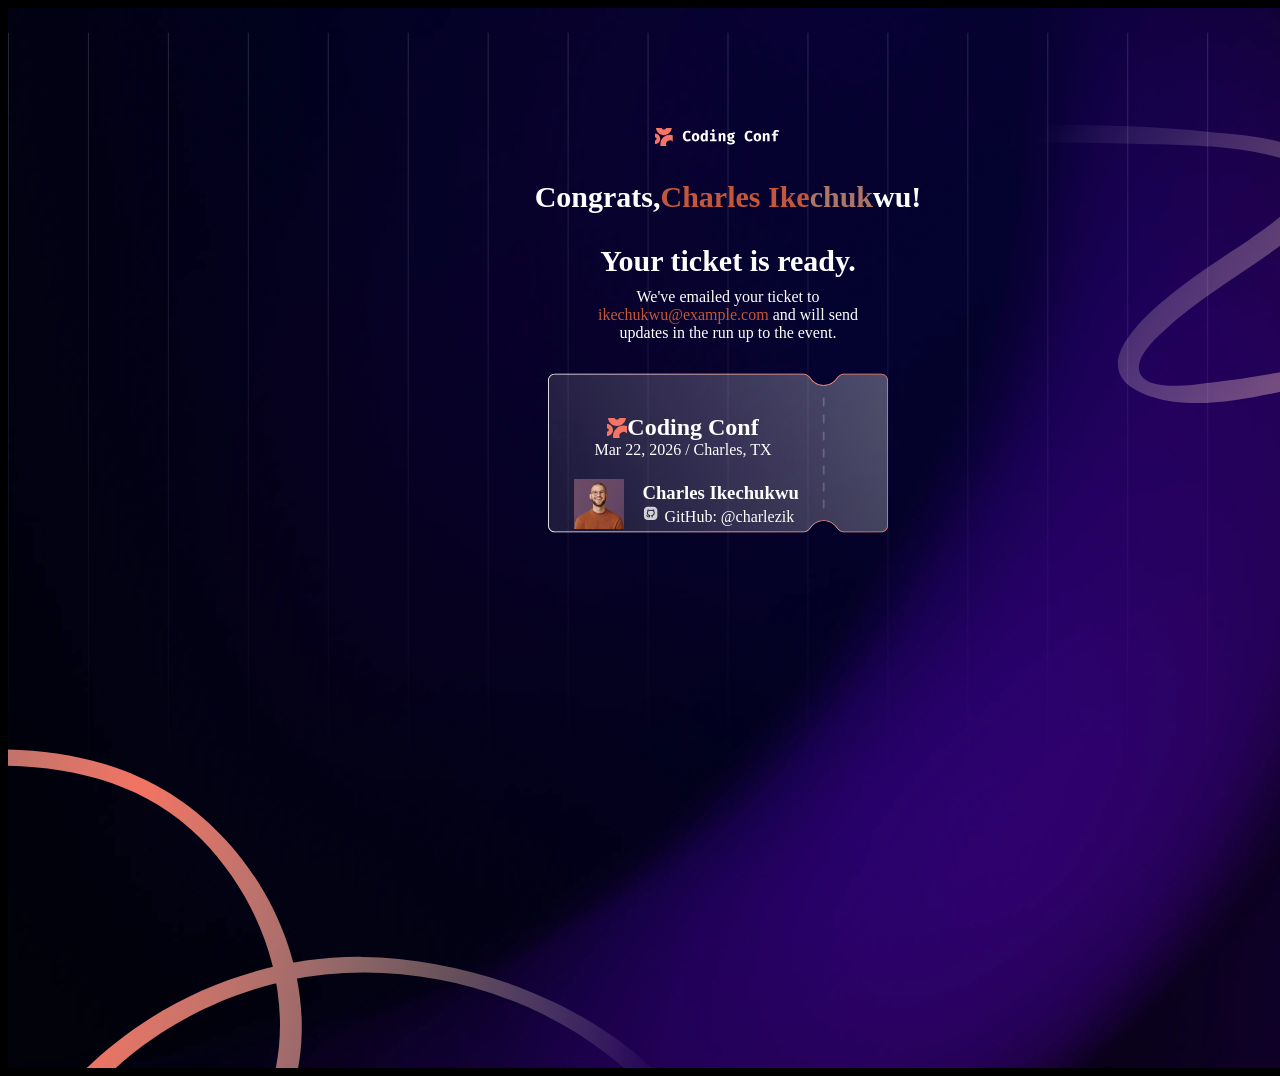
==== ticket.html @ 5143fd3d "initial commit - confrence ticket generator form and ticket pages" ====
<!DOCTYPE html>
<html lang="en">
<head>
    <meta charset="UTF-8">
    <meta name="viewport" content="width=device-width, initial-scale=1.0">
    <title>Document</title>
    <link rel="stylesheet" href="ticket.css">
</head>
<body>
  <div class="firstpart">
    <img src="./assets/images/background-desktop.png" class="background-image">
  <img src="./assets/images/pattern-lines.svg" class="pattern-lines">
  <img src="/assets/images/pattern-squiggly-line-bottom-desktop.svg" class="slbd">
  <img src="/assets/images/pattern-squiggly-line-top.svg" class="slt">
  <img src="/assets/images/logo-full.svg" class="logo">
  <h1>Congrats,  <span class="highlight">  Charles Ike</span><span class="highlight2">chuk</span>wu!</h1>
  <h1>Your ticket is ready.</h1>
  <p class="akuko">We've emailed your ticket to <span class="akuko2">ikechukwu@example.com</span> and will send updates in the run up to the event.</p>
  </div>
  <form action="index.html">
  <div class="ticket">
    <img src="/assets/images/pattern-ticket.svg" class="ticket-pattern">
    <div class="ticket-content">
    <h2><img src="/assets/images/logo-mark.svg" alt="Logo" height="20px" width="20px"> Coding Conf</h2>
    <p>Mar 22, 2026 / Charles, TX</p>
    </div>
    <div class="avatar">
      <img src="/assets/images/image-avatar.jpg" height="50px" width="50px"> 
      <div class="info">
      <h3>Charles Ikechukwu</h3>
      <img src="/assets/images/icon-github.svg" height="18px" width="18px">
      <span>GitHub: @charlezik</span>
      </div>
    </div>
  </div>
  </form>
</body>
</html>

  <!--
  <div class="attribution">
    Challenge by <a href="https://www.frontendmentor.io?ref=challenge">Frontend Mentor</a>. 
    Coded by <a href="#">Your Name Here</a>.
  </div>
  -->
---- ticket.css ----
body{
    color: white;
    align-items: center;
    justify-content: center;
    display: flex;
    flex-direction: column;
    background-color: black;
    height: 100vh;
    width: 100vw;
    position: relative;
    padding: 80px;
}

.background-image{
    position:absolute;
    top: 0;
    left: 0;
    width: 100%;
    height: 100%;
    z-index: -4;
}

.pattern-lines{
    position: absolute;
    top: 0;
    left: 0;
    width: 100%;
    height: 100%;
    z-index: -4;
}
.slbd{
    position: absolute;
    bottom: 0;
    left: 0;
    width: 47%;
    height: auto;
    z-index: -3;
}
.slt{
    position: absolute;
    top: 40px;
    right:0;
    width: 43%;
    height: 40%;
    z-index: -3;
}
.ticket{
    display: flex;
    flex-direction: column;
    width: 30%;
    height:90%;
    margin: auto;
}
.ticket-pattern{
    position: absolute;
    top: 0;
    left: 0;
    z-index: -2;
    margin: 300px 540px;
    height: 290px;
    width: 340px;
}
.logo{
    margin-top: 40px;
    margin-left: 120px;
    height: 18px;
    width: auto;
}
h1{
    margin: 0;
    margin-top: 30px;
    font-size: 30px;
    display: flex;
    justify-content: center;
    align-items: center;
}
.akuko{
    margin: auto;
    margin-top: 10px;
    font-size: 16px;
    display: block;
    flex-direction: column;
    justify-content: center;
    align-items: center;
    max-width: 300px;
}
form{
    display: flex;
    flex-direction: column;
    justify-content: center;
    align-items: center;
    width: 80%;
    height:75%;
}
.ticket-content{
    display: flex;
    flex-direction: column;
    gap: 0px;
    margin-top: 40px;
    margin-left: -90px;
}
.ticket-content>h2, h3,p{
    margin: 0;     
    display: flex;
    justify-content: center;
    align-items: center;
     text-align: center;
}
.avatar{
    display: flex;
    flex-direction: row;
    align-items: center;
    justify-content: flex-start;
    gap: 18px;
    margin-top: 20px;
}


.highlight{
    color: hsl(12, 54%, 50%);
}
.highlight2{
    color: hsl(12, 30%, 54%);
}
.akuko2{
    color: hsl(12, 54%, 50%);
    display: inline;
}
@media (max-width: 768px){
    .ticket{
        width: 80%;
    }
     .ticket-pattern{
        margin: 300px 140px;
    }
}
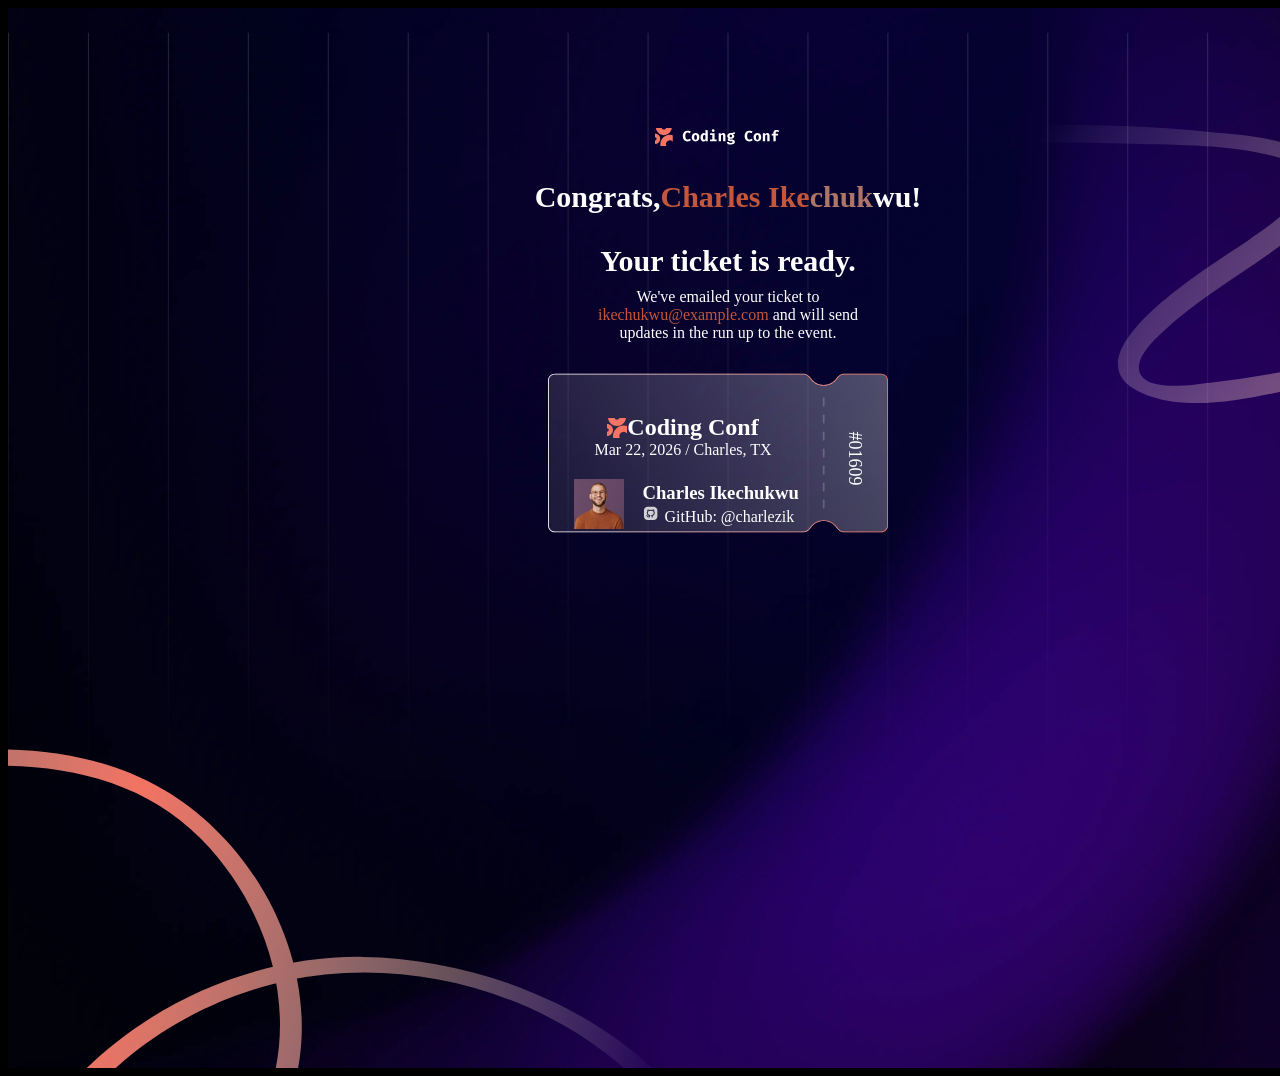
==== commit eaac7028: "added a vertical ticket id" ====
--- a/ticket.html
+++ b/ticket.html
@@ -30,6 +30,7 @@
       <h3>Charles Ikechukwu</h3>
       <img src="/assets/images/icon-github.svg" height="18px" width="18px">
       <span>GitHub: @charlezik</span>
+      <p class="ticket-id">#01609</p>
       </div>
     </div>
   </div>
--- a/ticket.css
+++ b/ticket.css
@@ -114,7 +114,13 @@
     gap: 18px;
     margin-top: 20px;
 }
-
+.ticket-id{
+    transform: rotate(90deg);
+    margin-left: 185px;
+    top: 440px;
+    position: absolute;
+    font-size: 18px;
+}
 
 .highlight{
     color: hsl(12, 54%, 50%);
